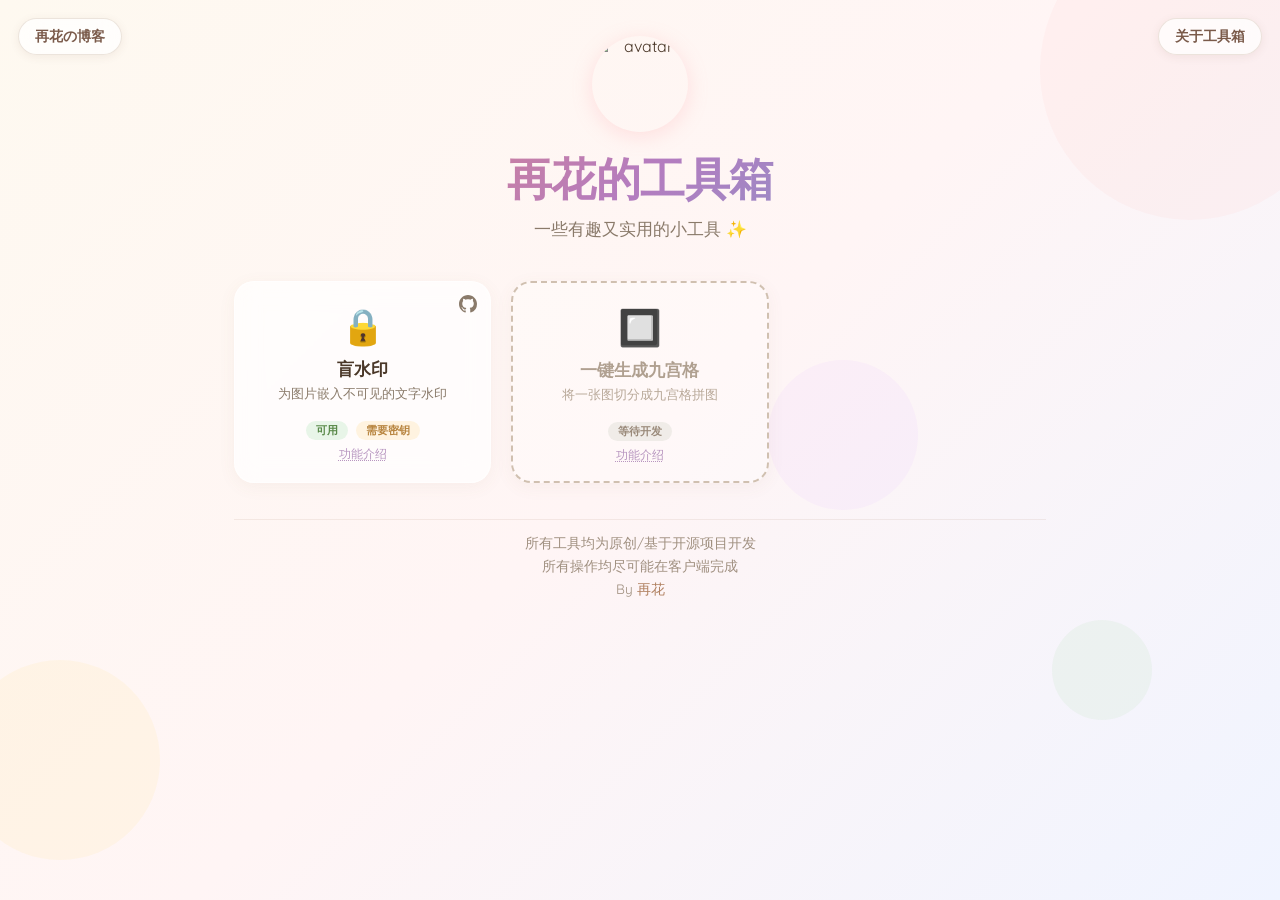
==== tool-site/index.html @ 104f1fc8 "优化文本显示" ====
<!DOCTYPE html>
<html lang="zh-CN">
<head>
  <meta charset="UTF-8">
  <meta name="viewport" content="width=device-width, initial-scale=1.0">
  <title>再花的工具箱</title>
  <link rel="icon" href="https://api.flowersink.com/img/%E7%B2%89%E6%AF%9B%E7%8C%AB%E7%8C%AB%E5%A4%B4.jpeg">
  <link rel="preconnect" href="https://fonts.googleapis.com">
  <link href="https://fonts.googleapis.com/css2?family=Quicksand:wght@400;500;600;700&display=swap" rel="stylesheet">
  <link href="https://unpkg.com/aos@2.3.1/dist/aos.css" rel="stylesheet">
  <link rel="stylesheet" href="style.css">
  <link rel="stylesheet" href="feature-modal/modal.css">
</head>
<body>

  <!-- ═══ 花瓣容器 ═══ -->
  <div id="petalContainer"></div>

  <!-- ═══ 背景装饰 ═══ -->
  <div class="bg-shapes">
    <div class="bg-shape"></div>
    <div class="bg-shape"></div>
    <div class="bg-shape"></div>
    <div class="bg-shape"></div>
  </div>

  <!-- ═══ 返回博客 ═══ -->
  <a href="https://flowersink.com/" class="home-btn" title="再花の博客">再花の博客</a>
  <a href="javascript:void(0)" class="about-btn" title="关于工具箱">关于工具箱</a>

  <!-- ═══ 主内容 ═══ -->
  <div class="container">
    <header data-aos="fade-down" data-aos-delay="100">
      <div class="avatar-wrap">
        <div class="avatar">
          <img src="https://api.flowersink.com/img/粉毛猫猫头.jpeg" alt="avatar">
        </div>
      </div>
      <h1>再花的工具箱</h1>
      <p>一些有趣又实用的小工具 ✨</p>
    </header>

    <div class="tool-grid">
      <!-- 盲水印 -->
      <div class="tool-card" onclick="window.location.href='/blind-watermark'" data-aos="fade-up" data-aos-delay="200">
        <div class="corner-flap">
          <a href="https://github.com/ZaiHuaOvO/blind_watermark_web" target="_blank" class="corner-github" onclick="event.stopPropagation();" title="GitHub 仓库">
            <svg width="18" height="18" viewBox="0 0 24 24" fill="currentColor"><path d="M12 0C5.37 0 0 5.37 0 12c0 5.31 3.435 9.795 8.205 11.385.6.105.825-.255.825-.57 0-.285-.015-1.23-.015-2.235-3.015.555-3.795-.735-4.035-1.41-.135-.345-.72-1.41-1.23-1.695-.42-.225-1.02-.78-.015-.795.945-.015 1.62.87 1.845 1.23 1.08 1.815 2.805 1.305 3.495.99.105-.78.42-1.305.765-1.605-2.67-.3-5.46-1.335-5.46-5.925 0-1.305.465-2.385 1.23-3.225-.12-.3-.54-1.53.12-3.18 0 0 1.005-.315 3.3 1.23.96-.27 1.98-.405 3-.405s2.04.135 3 .405c2.295-1.56 3.3-1.23 3.3-1.23.66 1.65.24 2.88.12 3.18.765.84 1.23 1.905 1.23 3.225 0 4.605-2.805 5.625-5.475 5.925.435.375.81 1.095.81 2.22 0 1.605-.015 2.895-.015 3.3 0 .315.225.69.825.57A12.02 12.02 0 0024 12c0-6.63-5.37-12-12-12z"/></svg>
          </a>
        </div>
        <span class="icon">🔒</span>
        <div class="name">盲水印</div>
        <div class="desc">为图片嵌入不可见的文字水印</div>
        <div class="bwm-tag-stack"><div class="bwm-tag-row"><span class="tag tag-ready">可用</span><span class="tag tag-key">需要密钥</span></div><span class="feature-link" onclick="event.stopPropagation(); openFeature('blind-watermark')">功能介绍</span></div>
      </div>

      <!-- 九宫格（等待开发） -->
      <div class="tool-card placeholder" data-aos="fade-up" data-aos-delay="300">
        <span class="icon">🔲</span>
        <div class="name">一键生成九宫格</div>
        <div class="desc">将一张图切分成九宫格拼图</div>
        <div class="bwm-tag-stack"><div class="tag tag-coming">等待开发</div><span class="feature-link" onclick="event.stopPropagation(); openFeature('nine-grid')">功能介绍</span></div>
      </div>
    </div>

    <footer data-aos="fade-up" data-aos-delay="500">
      <p>所有工具均为原创/基于开源项目开发</p>
      <p>所有操作均尽可能在客户端完成</p>
      <p>By <a href="https://github.com/ZaiHuaOvO" target="_blank">再花</a></p>
    </footer>
  </div>

  <script src="https://unpkg.com/aos@2.3.1/dist/aos.js"></script>
  <script src="script.js"></script>
  <script src="feature-modal/modal.js"></script>

  <!-- ═══ 功能介绍弹窗 ═══ -->
  <div class="modal-overlay" id="featureModal" onclick="closeFeature()">
    <div class="modal-card" onclick="event.stopPropagation()">
      <button class="modal-close" onclick="closeFeature()">&times;</button>
      <div class="modal-body" id="featureContent"></div>
    </div>
  </div>
</body>
</html>
---- tool-site/style.css ----
/* =======================================================
   再花的工具箱 - 样式表
   风格：粉嫩可爱、灵动、掀角卡片、花瓣粒子
   ======================================================= */

/* ═══════════════════════════════════════════
   1. 基础重置
   ═══════════════════════════════════════════ */

* { margin: 0; padding: 0; box-sizing: border-box; }

/* ── 自定义滚动条（不占宽度，粉色，hover 显示）── */
html {
  overflow: overlay;
}
::-webkit-scrollbar {
  width: 8px;
  height: 8px;
  background: transparent;
}
::-webkit-scrollbar-track {
  background: transparent;
}
::-webkit-scrollbar-thumb {
  background: transparent;
  border-radius: 4px;
}
html:hover ::-webkit-scrollbar-thumb,
body:hover ::-webkit-scrollbar-thumb {
  background: rgba(255, 181, 197, 0.5);
}
html:hover ::-webkit-scrollbar-thumb:hover,
body:hover ::-webkit-scrollbar-thumb:hover {
  background: rgba(255, 181, 197, 0.75);
}

body {
  font-family: 'Quicksand', 'Noto Sans SC', 'PingFang SC', sans-serif;
  background: linear-gradient(135deg, #fef9f0 0%, #fff5f5 50%, #f0f4ff 100%);
  min-height: 100vh;
  color: #4a3728;
  overflow-x: hidden;
}

/* ═══════════════════════════════════════════
   2. 花瓣粒子层
   ═══════════════════════════════════════════ */

#petalContainer {
  position: fixed;
  top: 0; left: 0;
  width: 100%; height: 100%;
  pointer-events: none;
  z-index: 0;
  overflow: hidden;
}

.petal {
  position: absolute;
  top: -30px;
  border-radius: 50% 0 50% 0;
  opacity: 0.35;
  animation: petalFall linear infinite;
}

@keyframes petalFall {
  0% {
    transform: translateY(-30px) rotate(0deg) translateX(0);
    opacity: 0;
  }
  5% {
    opacity: 0.35;
  }
  90% {
    opacity: 0.25;
  }
  100% {
    transform: translateY(100vh) rotate(720deg) translateX(80px);
    opacity: 0;
  }
}

/* ═══════════════════════════════════════════
   3. 背景装饰形状
   ═══════════════════════════════════════════ */

.bg-shapes {
  position: fixed;
  top: 0; left: 0;
  width: 100%; height: 100%;
  pointer-events: none;
  z-index: 0;
  overflow: hidden;
}

.bg-shape {
  position: absolute;
  border-radius: 50%;
  opacity: 0.2;
}

.bg-shape:nth-child(1) {
  width: 300px; height: 300px;
  background: #ffd6d6;
  top: -80px; right: -60px;
  animation: bgFloat 8s ease-in-out infinite;
}

.bg-shape:nth-child(2) {
  width: 200px; height: 200px;
  background: #ffe8b0;
  bottom: 40px; left: -40px;
  animation: bgFloat 10s ease-in-out infinite reverse;
}

.bg-shape:nth-child(3) {
  width: 150px; height: 150px;
  background: #f0d0ff;
  top: 40%; left: 60%;
  animation: bgFloat 12s ease-in-out infinite 2s;
}

.bg-shape:nth-child(4) {
  width: 100px; height: 100px;
  background: #c8e6c9;
  bottom: 20%; right: 10%;
  animation: bgFloat 7s ease-in-out infinite 1s;
}

@keyframes bgFloat {
  0%, 100% { transform: translateY(0) rotate(0deg); }
  50%      { transform: translateY(-20px) rotate(8deg); }
}

/* ═══════════════════════════════════════════
   4. 布局
   ═══════════════════════════════════════════ */

.container {
  position: relative;
  z-index: 1;
  max-width: 860px;
  margin: 0 auto;
  padding: 36px 24px 48px;
}

/* ═══════════════════════════════════════════
   5. 回到顶部按钮
   ═══════════════════════════════════════════ */

.home-btn {
  position: fixed;
  top: 18px; left: 18px;
  z-index: 100;
  display: inline-flex;
  align-items: center;
  gap: 6px;
  padding: 8px 16px;
  background: rgba(255, 255, 255, 0.75);
  backdrop-filter: blur(10px);
  -webkit-backdrop-filter: blur(10px);
  border: 1px solid rgba(200, 180, 160, 0.35);
  border-radius: 30px;
  font-size: 0.85rem;
  font-weight: 600;
  color: #7a5a4a;
  text-decoration: none;
  font-family: inherit;
  transition: all 0.25s ease;
  box-shadow: 0 2px 10px rgba(100, 70, 50, 0.08);
}

.home-btn:hover {
  background: rgba(255, 255, 255, 0.95);
  box-shadow: 0 4px 18px rgba(100, 70, 50, 0.14);
  color: #5a3a2a;
  transform: translateY(-2px);
}

/* ═══════════════════════════════════════════
   6. 页头
   ═══════════════════════════════════════════ */

header {
  text-align: center;
  margin-bottom: 40px;
}

header .avatar-wrap {
  display: inline-block;
  position: relative;
  margin-bottom: 14px;
}

header .avatar {
  display: inline-block;
  width: 96px;
  height: 96px;
  border-radius: 50%;
  overflow: hidden;
  box-shadow: 0 4px 20px rgba(255, 150, 160, 0.25);
  transition: transform 0.4s cubic-bezier(0.34, 1.56, 0.64, 1);
  animation: avatarEntrance 0.8s cubic-bezier(0.34, 1.56, 0.64, 1) both;
}

header .avatar:hover {
  transform: scale(1.08) rotate(-4deg);
}

header .avatar img {
  width: 100%; height: 100%;
  object-fit: cover;
  display: block;
}

@keyframes avatarEntrance {
  0%   { transform: scale(0) rotate(-30deg); opacity: 0; }
  100% { transform: scale(1) rotate(0); opacity: 1; }
}

header h1 {
  font-size: 2.8rem;
  font-weight: 700;
  background: linear-gradient(135deg, #e8857a, #b47cbf, #7a9ecf);
  -webkit-background-clip: text;
  -webkit-text-fill-color: transparent;
  background-clip: text;
  margin-bottom: 8px;
  letter-spacing: -0.5px;
}

@keyframes titleFloat {
  0%, 100% { transform: translateY(0); }
  50%      { transform: translateY(-6px); }
}

header p {
  font-size: 1.05rem;
  color: #8a7a6a;
  font-weight: 500;
}

.about-btn {
  position: fixed;
  top: 18px;
  right: 18px;
  z-index: 100;
  display: inline-flex;
  align-items: center;
  gap: 6px;
  padding: 8px 16px;
  background: rgba(255, 255, 255, 0.75);
  backdrop-filter: blur(10px);
  -webkit-backdrop-filter: blur(10px);
  border: 1px solid rgba(200, 180, 160, 0.35);
  border-radius: 30px;
  font-size: 0.85rem;
  font-weight: 600;
  color: #7a5a4a;
  text-decoration: none;
  font-family: inherit;
  transition: all 0.25s ease;
  box-shadow: 0 2px 10px rgba(100, 70, 50, 0.08);
}

.about-btn:hover {
  background: rgba(255, 255, 255, 0.95);
  box-shadow: 0 4px 18px rgba(100, 70, 50, 0.14);
  color: #5a3a2a;
  transform: translateY(-2px);
}

/* ═══════════════════════════════════════════
   7. 工具网格
   ═══════════════════════════════════════════ */

.tool-grid {
  display: grid;
  grid-template-columns: repeat(auto-fill, minmax(200px, 1fr));
  gap: 20px;
  margin-bottom: 36px;
}

/* ═══════════════════════════════════════════
   8. 工具卡片 + 掀角
   ═══════════════════════════════════════════ */

.tool-card {
  position: relative;
  background: rgba(255, 255, 255, 0.7);
  backdrop-filter: blur(12px);
  -webkit-backdrop-filter: blur(12px);
  border: 1px solid rgba(255, 255, 255, 0.6);
  border-radius: 20px;
  padding: 22px 16px 18px;
  text-align: center;
  cursor: pointer;
  transition: all 0.3s cubic-bezier(0.22, 1, 0.36, 1);
  box-shadow: 0 4px 18px rgba(142, 98, 68, 0.06);
  color: inherit;
  overflow: visible;
}

.tool-card:hover {
  transform: translateY(-6px);
  box-shadow: 0 12px 36px rgba(255, 150, 160, 0.2);
  background: rgba(255, 255, 255, 0.88);
}

.tool-card:active {
  transform: translateY(-3px) scale(0.98);
}

/* ── 右上角 GitHub 图标 ── */

.corner-flap {
  position: absolute;
  top: 0;
  right: 0;
  width: 56px;
  height: 56px;
}

/* GitHub 图标 */
.corner-github {
  position: absolute;
  top: 6px;
  right: 6px;
  width: 32px;
  height: 32px;
  display: flex;
  align-items: center;
  justify-content: center;
  color: #8a7a6a;
  z-index: 4;
  transition: transform 0.3s ease, color 0.2s;
  border-radius: 50%;
}

.corner-github:hover {
  color: #4a3728;
  transform: scale(1.15) rotate(8deg);
}

/* 占位卡片不显示右上角图标 */
.tool-card.placeholder .corner-flap {
  display: none;
}

/* ── 卡片内容 ── */

.tool-card .icon {
  font-size: 2.2rem;
  margin-bottom: 10px;
  display: block;
  transition: transform 0.3s cubic-bezier(0.34, 1.56, 0.64, 1);
}

.tool-card:hover .icon {
  transform: scale(1.15) rotate(-5deg);
}

.tool-card .name {
  font-size: 1.05rem;
  font-weight: 600;
  color: #4a3728;
  margin-bottom: 3px;
}

.tool-card .desc {
  font-size: 0.8rem;
  color: #8a7a6a;
  line-height: 1.5;
}

.tool-card .tag {
  display: inline-block;
  margin-top: 8px;
  padding: 2px 10px;
  border-radius: 10px;
  font-size: 0.7rem;
  font-weight: 600;
}

.tool-card .tag-ready {
  background: #e8f5e8;
  color: #5a8a4a;
}

.tool-card .tag-key {
  background: #fff3e0;
  color: #b88540;
}

.tool-card .tag-coming {
  background: #f0ece8;
  color: #9a8a7a;
}

.tool-card .bwm-tag-stack {
  display: flex;
  flex-direction: column;
  align-items: center;
  gap: 6px;
  margin-top: 10px;
}

.tool-card .bwm-tag-row {
  display: flex;
  align-items: center;
  gap: 8px;
}

/* ── 功能介绍链接 ── */

.feature-link {
  font-size: 0.72rem;
  color: #b896c0;
  cursor: pointer;
  transition: color 0.2s;
  text-decoration: underline dotted 1px;
  text-underline-offset: 2px;
}

.feature-link:hover {
  color: #9a6aa8;
}

.feature-link--disabled {
  color: #c8b8b0;
  cursor: default;
  text-decoration: none;
}

.feature-link--disabled:hover {
  color: #c8b8b0;
}

/* ── 占位卡片 ── */

.tool-card.placeholder {
  border: 2px dashed #d0c0b0;
  background: rgba(255, 255, 255, 0.3);
  backdrop-filter: none;
  cursor: default;
}

.tool-card.placeholder:hover {
  transform: none;
  box-shadow: 0 4px 18px rgba(142, 98, 68, 0.06);
  background: rgba(255, 255, 255, 0.3);
}

.tool-card.placeholder .name { color: #b0a090; }
.tool-card.placeholder .desc { color: #b8a898; }
.tool-card.placeholder .icon { filter: grayscale(0.4); }

/* ═══════════════════════════════════════════
   9. Footer
   ═══════════════════════════════════════════ */

footer {
  text-align: center;
  padding-top: 14px;
  border-top: 1px solid rgba(180, 150, 130, 0.15);
}

footer p {
  font-size: 0.85rem;
  color: #a09080;
  margin-bottom: 4px;
}

footer a {
  color: #b08060;
  text-decoration: none;
  font-weight: 500;
}

footer a:hover { text-decoration: underline; }

/* ═══════════════════════════════════════════
   10. 响应式
   ═══════════════════════════════════════════ */

@media (max-width: 600px) {
  header h1 { font-size: 2rem; }
  .tool-grid { grid-template-columns: 1fr 1fr; gap: 12px; }
  .tool-card { padding: 16px 10px 14px; }
  .tool-card .icon { font-size: 1.8rem; }
  .home-btn { top: 10px; left: 10px; padding: 6px 12px; font-size: 0.8rem; }
  .corner-flap, .corner-flap::before, .corner-flap::after { display: none; }
  .corner-github { top: 4px; right: 4px; width: 24px; height: 24px; }
  .corner-github svg { width: 16px; height: 16px; }
}
---- tool-site/feature-modal/modal.css ----
/* ═══════════════════════════════════════════
   功能介绍弹窗
   ═══════════════════════════════════════════ */

.modal-overlay {
  position: fixed;
  inset: 0;
  z-index: 1000;
  display: flex;
  background: rgba(60, 40, 30, 0.3);
  backdrop-filter: blur(4px);
  -webkit-backdrop-filter: blur(4px);
  justify-content: center;
  align-items: center;
  opacity: 0;
  visibility: hidden;
  transition: opacity 0.25s ease, visibility 0s 0.25s;
  pointer-events: none;
}

.modal-overlay--open {
  opacity: 1;
  visibility: visible;
  transition: opacity 0.25s ease, visibility 0s 0s;
  pointer-events: auto;
}

.modal-overlay--closing {
  opacity: 0;
  transition: opacity 0.25s ease;
}

.modal-card {
  position: relative;
  background: #fefaf8;
  border-radius: 24px;
  max-width: 540px;
  width: 90vw;
  max-height: 80vh;
  overflow-y: auto;
  box-shadow: 0 20px 60px rgba(60, 40, 30, 0.2);
  opacity: 0;
  transform: translateY(24px) scale(0.96);
  transition: opacity 0.3s cubic-bezier(0.22, 1, 0.36, 1),
              transform 0.3s cubic-bezier(0.22, 1, 0.36, 1);
}

.modal-overlay--open .modal-card {
  opacity: 1;
  transform: translateY(0) scale(1);
}

.modal-overlay--closing .modal-card {
  opacity: 0;
  transform: translateY(16px) scale(0.96);
}

.modal-close {
  position: absolute;
  top: 14px;
  right: 16px;
  background: none;
  border: none;
  font-size: 28px;
  color: #b0a090;
  cursor: pointer;
  line-height: 1;
  padding: 0 4px;
  transition: color 0.2s;
  z-index: 2;
}

.modal-close:hover {
  color: #5a3a2a;
}

.modal-body {
  padding: 36px 32px 32px;
}

/* ── 弹窗内容通用 ── */

.feature-content h2 {
  font-size: 1.5rem;
  font-weight: 700;
  margin-bottom: 20px;
  text-align: center;
}

.feature-content h3 {
  font-size: 1.05rem;
  font-weight: 600;
  margin: 20px 0 8px;
  color: #4a3728;
}

.feature-content p {
  font-size: 0.9rem;
  line-height: 1.7;
  color: #5a4a3a;
  margin-bottom: 12px;
}

.feature-content ul {
  margin: 8px 0 12px;
  padding-left: 20px;
}

.feature-content li {
  font-size: 0.88rem;
  line-height: 1.6;
  color: #5a4a3a;
  margin-bottom: 4px;
}

.feature-content strong {
  color: #b080a0;
  font-weight: 600;
}

.feature-content .feature-divider {
  border: none;
  border-top: 1px solid rgba(180, 150, 130, 0.15);
  margin: 16px 0;
}

/* ── 盲水印 ── */

.feature-watermark-header {
  text-align: center;
  margin-bottom: 16px;
}

.feature-watermark-header .icon-big {
  font-size: 3rem;
  display: block;
  margin-bottom: 8px;
}

.feature-watermark-header h2 {
  font-size: 1.6rem;
  font-weight: 700;
  background: linear-gradient(135deg, #e8857a, #b47cbf, #7a9ecf);
  -webkit-background-clip: text;
  -webkit-text-fill-color: transparent;
  background-clip: text;
  margin-bottom: 4px;
}

.feature-watermark-header .sub {
  font-size: 0.85rem;
  color: #a09080;
}

.feature-highlight-box {
  background: linear-gradient(135deg, #fef5f0, #f5f0ff);
  border: 1px solid rgba(200, 160, 180, 0.2);
  border-radius: 12px;
  padding: 16px 18px;
  margin: 16px 0;
}

.feature-highlight-box p {
  margin-bottom: 4px;
  font-size: 0.85rem;
  color: #6a5a4a;
}

/* ── 九宫格 ── */

.feature-nine-header {
  text-align: center;
  margin-bottom: 16px;
}

.feature-nine-header .icon-big {
  font-size: 3rem;
  display: block;
  margin-bottom: 8px;
}

.feature-nine-header h2 {
  font-size: 1.6rem;
  font-weight: 700;
  background: linear-gradient(135deg, #f0b070, #e8857a, #d070a0);
  -webkit-background-clip: text;
  -webkit-text-fill-color: transparent;
  background-clip: text;
  margin-bottom: 4px;
}

.feature-nine-header .sub {
  font-size: 0.85rem;
  color: #a09080;
}

.feature-nine-tag {
  display: inline-block;
  margin-top: 4px;
  padding: 2px 10px;
  border-radius: 10px;
  font-size: 0.7rem;
  font-weight: 600;
  background: #f0ece8;
  color: #9a8a7a;
}

.feature-nine-preview {
  background: linear-gradient(135deg, #faf5f0, #f8f0f8);
  border: 1px solid rgba(200, 170, 180, 0.2);
  border-radius: 12px;
  padding: 16px 18px;
  margin: 16px 0;
  text-align: center;
}

.feature-nine-preview .mock-grid {
  display: grid;
  grid-template-columns: repeat(3, 1fr);
  gap: 4px;
  width: 108px;
  margin: 0 auto 10px;
  border-radius: 4px;
  overflow: hidden;
}

.feature-nine-preview .mock-cell {
  aspect-ratio: 1;
  background: #d0b8a8;
  border-radius: 2px;
}

.feature-nine-preview .mock-cell:nth-child(2) { background: #c8b0a0; }
.feature-nine-preview .mock-cell:nth-child(3) { background: #d8b8a8; }
.feature-nine-preview .mock-cell:nth-child(4) { background: #c0a898; }
.feature-nine-preview .mock-cell:nth-child(5) { background: #e0c8b8; }
.feature-nine-preview .mock-cell:nth-child(6) { background: #c8b0a0; }
.feature-nine-preview .mock-cell:nth-child(7) { background: #d8b8a8; }
.feature-nine-preview .mock-cell:nth-child(8) { background: #c0a898; }
.feature-nine-preview .mock-cell:nth-child(9) { background: #d0b8a8; }

.feature-nine-preview .mock-label {
  font-size: 0.8rem;
  color: #8a7a6a;
}

/* ── 弹窗按钮 ── */

.feature-btn {
  display: inline-block;
  padding: 8px 20px;
  border: 1px solid #d0b8b0;
  border-radius: 20px;
  background: #fefaf8;
  color: #7a5a4a;
  font-family: inherit;
  font-size: 0.85rem;
  font-weight: 500;
  cursor: pointer;
  text-decoration: none;
  transition: all 0.2s;
}

.feature-btn:hover {
  background: #f5ede8;
  border-color: #b080a0;
  color: #b080a0;
  transform: translateY(-1px);
  box-shadow: 0 2px 8px rgba(180, 120, 160, 0.1);
}

/* ── 响应式 ── */

@media (max-width: 600px) {
  .modal-body {
    padding: 28px 20px 24px;
  }
  .feature-watermark-header h2,
  .feature-nine-header h2 {
    font-size: 1.3rem;
  }
}
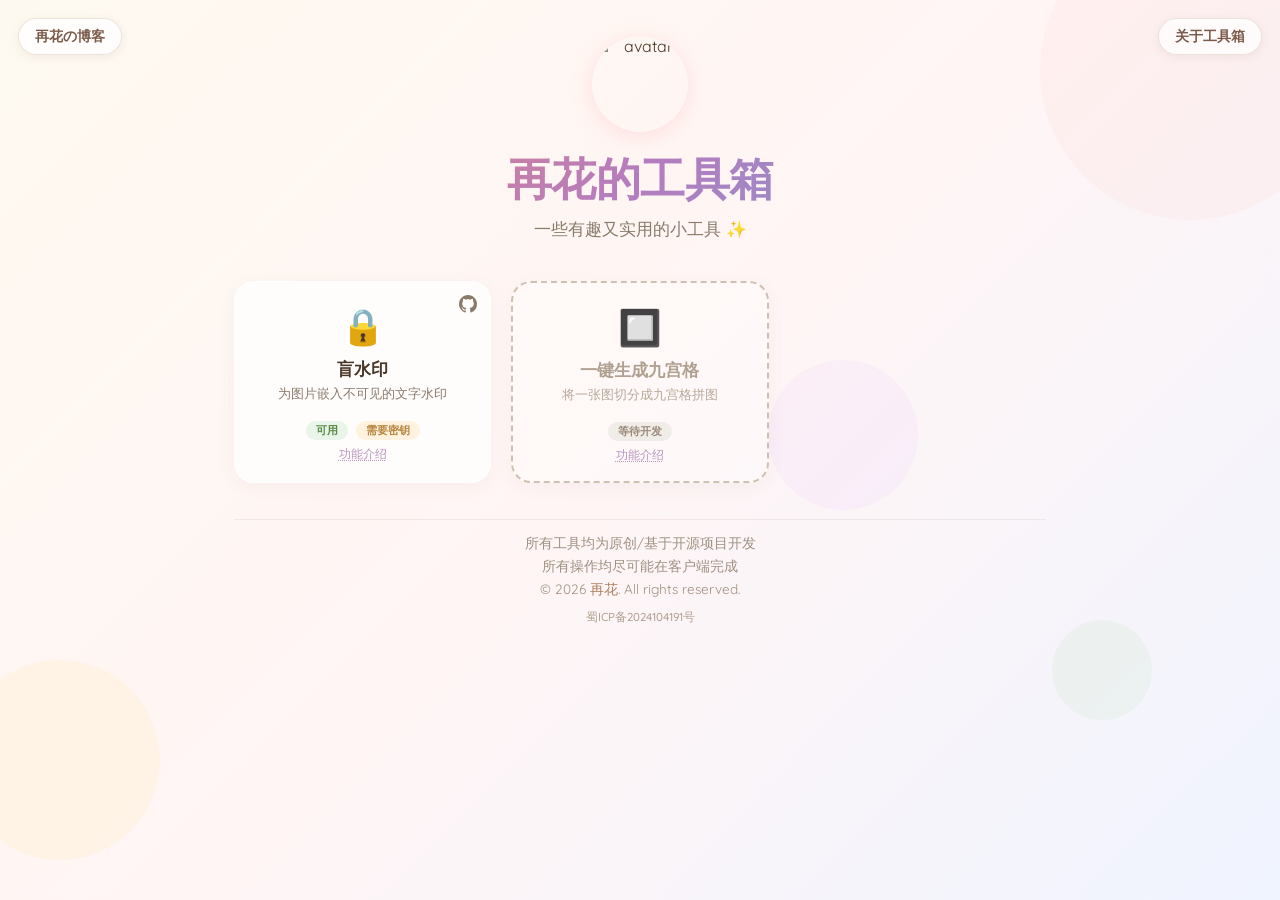
==== commit 57559601: "添加备案号；免责声明" ====
--- a/tool-site/index.html
+++ b/tool-site/index.html
@@ -1,5 +1,6 @@
 <!DOCTYPE html>
 <html lang="zh-CN">
+
 <head>
   <meta charset="UTF-8">
   <meta name="viewport" content="width=device-width, initial-scale=1.0">
@@ -11,6 +12,7 @@
   <link rel="stylesheet" href="style.css">
   <link rel="stylesheet" href="feature-modal/modal.css">
 </head>
+
 <body>
 
   <!-- ═══ 花瓣容器 ═══ -->
@@ -44,14 +46,21 @@
       <!-- 盲水印 -->
       <div class="tool-card" onclick="window.location.href='/blind-watermark'" data-aos="fade-up" data-aos-delay="200">
         <div class="corner-flap">
-          <a href="https://github.com/ZaiHuaOvO/blind_watermark_web" target="_blank" class="corner-github" onclick="event.stopPropagation();" title="GitHub 仓库">
-            <svg width="18" height="18" viewBox="0 0 24 24" fill="currentColor"><path d="M12 0C5.37 0 0 5.37 0 12c0 5.31 3.435 9.795 8.205 11.385.6.105.825-.255.825-.57 0-.285-.015-1.23-.015-2.235-3.015.555-3.795-.735-4.035-1.41-.135-.345-.72-1.41-1.23-1.695-.42-.225-1.02-.78-.015-.795.945-.015 1.62.87 1.845 1.23 1.08 1.815 2.805 1.305 3.495.99.105-.78.42-1.305.765-1.605-2.67-.3-5.46-1.335-5.46-5.925 0-1.305.465-2.385 1.23-3.225-.12-.3-.54-1.53.12-3.18 0 0 1.005-.315 3.3 1.23.96-.27 1.98-.405 3-.405s2.04.135 3 .405c2.295-1.56 3.3-1.23 3.3-1.23.66 1.65.24 2.88.12 3.18.765.84 1.23 1.905 1.23 3.225 0 4.605-2.805 5.625-5.475 5.925.435.375.81 1.095.81 2.22 0 1.605-.015 2.895-.015 3.3 0 .315.225.69.825.57A12.02 12.02 0 0024 12c0-6.63-5.37-12-12-12z"/></svg>
+          <a href="https://github.com/ZaiHuaOvO/blind_watermark_web" target="_blank" class="corner-github"
+            onclick="event.stopPropagation();" title="GitHub 仓库">
+            <svg width="18" height="18" viewBox="0 0 24 24" fill="currentColor">
+              <path
+                d="M12 0C5.37 0 0 5.37 0 12c0 5.31 3.435 9.795 8.205 11.385.6.105.825-.255.825-.57 0-.285-.015-1.23-.015-2.235-3.015.555-3.795-.735-4.035-1.41-.135-.345-.72-1.41-1.23-1.695-.42-.225-1.02-.78-.015-.795.945-.015 1.62.87 1.845 1.23 1.08 1.815 2.805 1.305 3.495.99.105-.78.42-1.305.765-1.605-2.67-.3-5.46-1.335-5.46-5.925 0-1.305.465-2.385 1.23-3.225-.12-.3-.54-1.53.12-3.18 0 0 1.005-.315 3.3 1.23.96-.27 1.98-.405 3-.405s2.04.135 3 .405c2.295-1.56 3.3-1.23 3.3-1.23.66 1.65.24 2.88.12 3.18.765.84 1.23 1.905 1.23 3.225 0 4.605-2.805 5.625-5.475 5.925.435.375.81 1.095.81 2.22 0 1.605-.015 2.895-.015 3.3 0 .315.225.69.825.57A12.02 12.02 0 0024 12c0-6.63-5.37-12-12-12z" />
+            </svg>
           </a>
         </div>
         <span class="icon">🔒</span>
         <div class="name">盲水印</div>
         <div class="desc">为图片嵌入不可见的文字水印</div>
-        <div class="bwm-tag-stack"><div class="bwm-tag-row"><span class="tag tag-ready">可用</span><span class="tag tag-key">需要密钥</span></div><span class="feature-link" onclick="event.stopPropagation(); openFeature('blind-watermark')">功能介绍</span></div>
+        <div class="bwm-tag-stack">
+          <div class="bwm-tag-row"><span class="tag tag-ready">可用</span><span class="tag tag-key">需要密钥</span></div><span
+            class="feature-link" onclick="event.stopPropagation(); openFeature('blind-watermark')">功能介绍</span>
+        </div>
       </div>
 
       <!-- 九宫格（等待开发） -->
@@ -59,14 +68,20 @@
         <span class="icon">🔲</span>
         <div class="name">一键生成九宫格</div>
         <div class="desc">将一张图切分成九宫格拼图</div>
-        <div class="bwm-tag-stack"><div class="tag tag-coming">等待开发</div><span class="feature-link" onclick="event.stopPropagation(); openFeature('nine-grid')">功能介绍</span></div>
+        <div class="bwm-tag-stack">
+          <div class="tag tag-coming">等待开发</div><span class="feature-link"
+            onclick="event.stopPropagation(); openFeature('nine-grid')">功能介绍</span>
+        </div>
       </div>
     </div>
 
     <footer data-aos="fade-up" data-aos-delay="500">
       <p>所有工具均为原创/基于开源项目开发</p>
       <p>所有操作均尽可能在客户端完成</p>
-      <p>By <a href="https://github.com/ZaiHuaOvO" target="_blank">再花</a></p>
+      <p>&copy; 2026 <a href="https://github.com/ZaiHuaOvO" target="_blank">再花</a>. All rights reserved.</p>
+      <p class="footer-icp">
+        <a href="https://beian.miit.gov.cn/" target="_blank">蜀ICP备2024104191号</a>
+      </p>
     </footer>
   </div>
 
@@ -82,4 +97,5 @@
     </div>
   </div>
 </body>
-</html>
+
+</html>
--- a/tool-site/style.css
+++ b/tool-site/style.css
@@ -479,6 +479,28 @@
 
 footer a:hover { text-decoration: underline; }
 
+footer .footer-icp {
+  margin-top: 10px;
+  font-size: 0.72rem;
+  color: #b0a090;
+}
+
+footer .footer-icp a {
+  color: #b0a090;
+  text-decoration: none;
+  transition: color 0.2s;
+}
+
+footer .footer-icp a:hover {
+  color: #8a7a6a;
+  text-decoration: underline;
+}
+
+footer .footer-icp-sep {
+  margin: 0 6px;
+  color: #c8b8b0;
+}
+
 /* ═══════════════════════════════════════════
    10. 响应式
    ═══════════════════════════════════════════ */
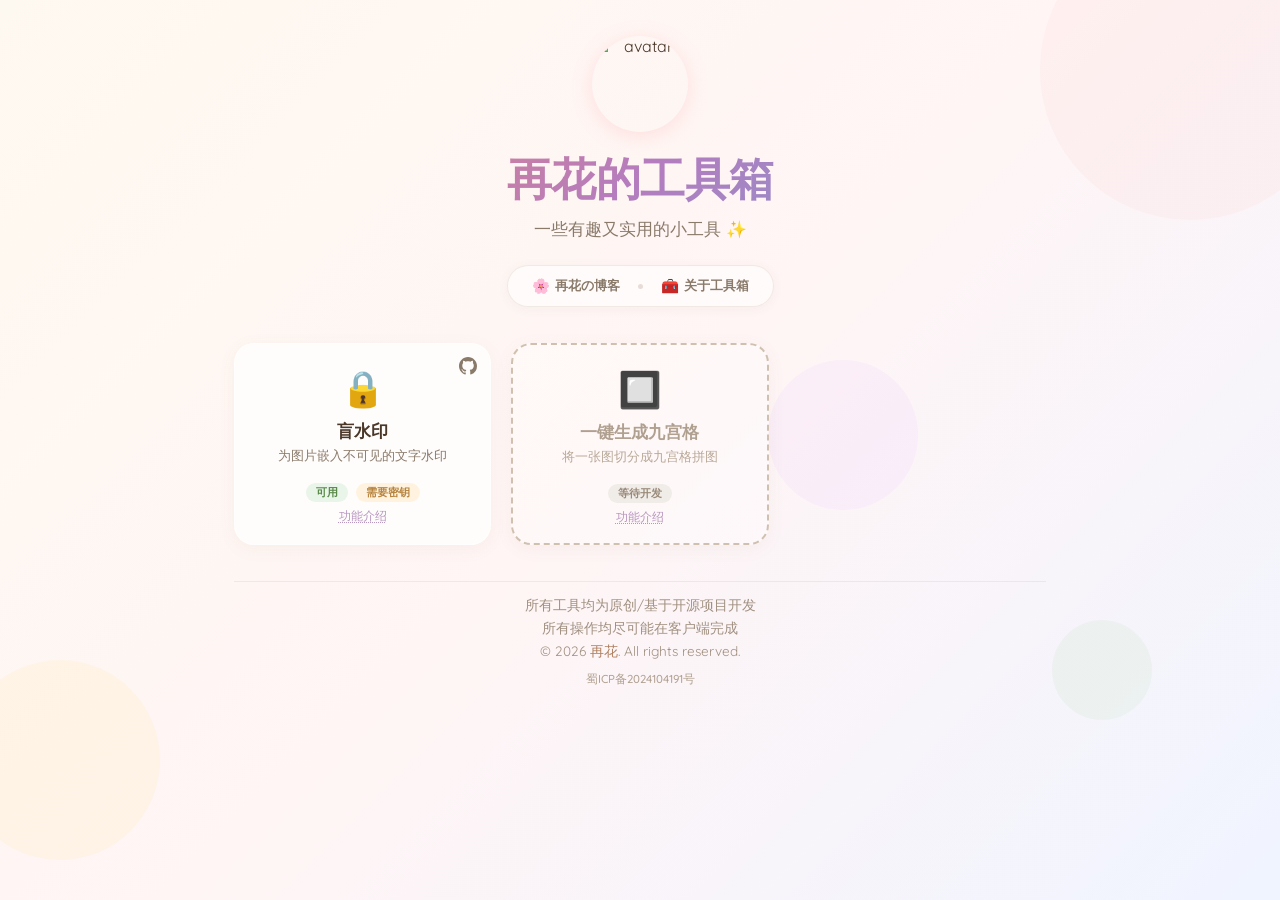
==== commit 01cc0a89: "新增了两种图片上传模式" ====
--- a/tool-site/index.html
+++ b/tool-site/index.html
@@ -26,21 +26,32 @@
     <div class="bg-shape"></div>
   </div>
 
-  <!-- ═══ 返回博客 ═══ -->
-  <a href="https://flowersink.com/" class="home-btn" title="再花の博客">再花の博客</a>
-  <a href="javascript:void(0)" class="about-btn" title="关于工具箱">关于工具箱</a>
-
   <!-- ═══ 主内容 ═══ -->
   <div class="container">
     <header data-aos="fade-down" data-aos-delay="100">
       <div class="avatar-wrap">
         <div class="avatar">
-          <img src="https://api.flowersink.com/img/粉毛猫猫头.jpeg" alt="avatar">
+          <img src="https://api.flowersink.com/img/%E7%B2%89%E6%AF%9B%E7%8C%AB%E7%8C%AB%E5%A4%B4.jpeg" alt="avatar">
         </div>
       </div>
       <h1>再花的工具箱</h1>
       <p>一些有趣又实用的小工具 ✨</p>
     </header>
+
+    <!-- ═══ 信息横条（博客 + 关于） ═══ -->
+    <div class="info-strip-wrap" data-aos="fade-up" data-aos-delay="100">
+      <div class="info-strip">
+        <a href="https://flowersink.com/" class="info-item" title="再花の博客">
+          <span class="info-icon">🌸</span>
+          <span>再花の博客</span>
+        </a>
+        <span class="info-sep"></span>
+        <a href="javascript:void(0)" class="info-item about-trigger" title="关于工具箱">
+          <span class="info-icon">🧰</span>
+          <span>关于工具箱</span>
+        </a>
+      </div>
+    </div>
 
     <div class="tool-grid">
       <!-- 盲水印 -->
--- a/tool-site/style.css
+++ b/tool-site/style.css
@@ -145,45 +145,82 @@
 }
 
 /* ═══════════════════════════════════════════
-   5. 回到顶部按钮
-   ═══════════════════════════════════════════ */
-
-.home-btn {
-  position: fixed;
-  top: 18px; left: 18px;
-  z-index: 100;
+   5. 信息横条（博客 + 关于）
+   ═══════════════════════════════════════════ */
+
+.info-strip-wrap {
+  display: flex;
+  justify-content: center;
+  margin-bottom: 36px;
+}
+
+.info-strip {
   display: inline-flex;
   align-items: center;
-  gap: 6px;
-  padding: 8px 16px;
-  background: rgba(255, 255, 255, 0.75);
-  backdrop-filter: blur(10px);
-  -webkit-backdrop-filter: blur(10px);
-  border: 1px solid rgba(200, 180, 160, 0.35);
+  gap: 0;
+  padding: 6px 10px;
+  background: rgba(255, 255, 255, 0.55);
+  backdrop-filter: blur(12px);
+  -webkit-backdrop-filter: blur(12px);
+  border: 1px solid rgba(200, 180, 160, 0.25);
+  border-radius: 40px;
+  box-shadow: 0 2px 12px rgba(100, 70, 50, 0.05);
+  transition: box-shadow 0.3s ease, background 0.3s ease;
+}
+
+.info-strip:hover {
+  box-shadow: 0 4px 20px rgba(100, 70, 50, 0.08);
+}
+
+.info-item {
+  display: inline-flex;
+  align-items: center;
+  gap: 5px;
+  padding: 5px 14px;
+  font-size: 0.82rem;
+  font-weight: 600;
+  color: #8a7a6a;
+  text-decoration: none;
   border-radius: 30px;
-  font-size: 0.85rem;
-  font-weight: 600;
-  color: #7a5a4a;
-  text-decoration: none;
+  transition: all 0.25s ease;
+  cursor: pointer;
+  background: transparent;
+  border: none;
   font-family: inherit;
-  transition: all 0.25s ease;
-  box-shadow: 0 2px 10px rgba(100, 70, 50, 0.08);
-}
-
-.home-btn:hover {
-  background: rgba(255, 255, 255, 0.95);
-  box-shadow: 0 4px 18px rgba(100, 70, 50, 0.14);
+}
+
+.info-item .info-icon {
+  font-size: 0.9rem;
+  line-height: 1;
+  transition: transform 0.25s ease;
+}
+
+.info-item:hover {
   color: #5a3a2a;
-  transform: translateY(-2px);
-}
-
-/* ═══════════════════════════════════════════
-   6. 页头
+  background: rgba(255, 200, 210, 0.3);
+}
+
+.info-item:hover .info-icon {
+  transform: scale(1.15);
+}
+
+.info-sep {
+  display: inline-block;
+  width: 5px;
+  height: 5px;
+  border-radius: 50%;
+  background: rgba(180, 150, 130, 0.3);
+  margin: 0 4px;
+  flex-shrink: 0;
+}
+
+/* ═══════════════════════════════════════════
+   6. 布局
    ═══════════════════════════════════════════ */
 
 header {
   text-align: center;
-  margin-bottom: 40px;
+  margin-bottom: 24px;
 }
 
 header .avatar-wrap {
@@ -238,36 +275,6 @@
   font-size: 1.05rem;
   color: #8a7a6a;
   font-weight: 500;
-}
-
-.about-btn {
-  position: fixed;
-  top: 18px;
-  right: 18px;
-  z-index: 100;
-  display: inline-flex;
-  align-items: center;
-  gap: 6px;
-  padding: 8px 16px;
-  background: rgba(255, 255, 255, 0.75);
-  backdrop-filter: blur(10px);
-  -webkit-backdrop-filter: blur(10px);
-  border: 1px solid rgba(200, 180, 160, 0.35);
-  border-radius: 30px;
-  font-size: 0.85rem;
-  font-weight: 600;
-  color: #7a5a4a;
-  text-decoration: none;
-  font-family: inherit;
-  transition: all 0.25s ease;
-  box-shadow: 0 2px 10px rgba(100, 70, 50, 0.08);
-}
-
-.about-btn:hover {
-  background: rgba(255, 255, 255, 0.95);
-  box-shadow: 0 4px 18px rgba(100, 70, 50, 0.14);
-  color: #5a3a2a;
-  transform: translateY(-2px);
 }
 
 /* ═══════════════════════════════════════════
@@ -510,7 +517,11 @@
   .tool-grid { grid-template-columns: 1fr 1fr; gap: 12px; }
   .tool-card { padding: 16px 10px 14px; }
   .tool-card .icon { font-size: 1.8rem; }
-  .home-btn { top: 10px; left: 10px; padding: 6px 12px; font-size: 0.8rem; }
+  .info-strip-wrap { margin-bottom: 20px; }
+  .info-strip { padding: 4px 6px; }
+  .info-item { padding: 4px 10px; font-size: 0.76rem; }
+  .info-item .info-icon { font-size: 0.8rem; }
+  .info-sep { margin: 0 2px; }
   .corner-flap, .corner-flap::before, .corner-flap::after { display: none; }
   .corner-github { top: 4px; right: 4px; width: 24px; height: 24px; }
   .corner-github svg { width: 16px; height: 16px; }
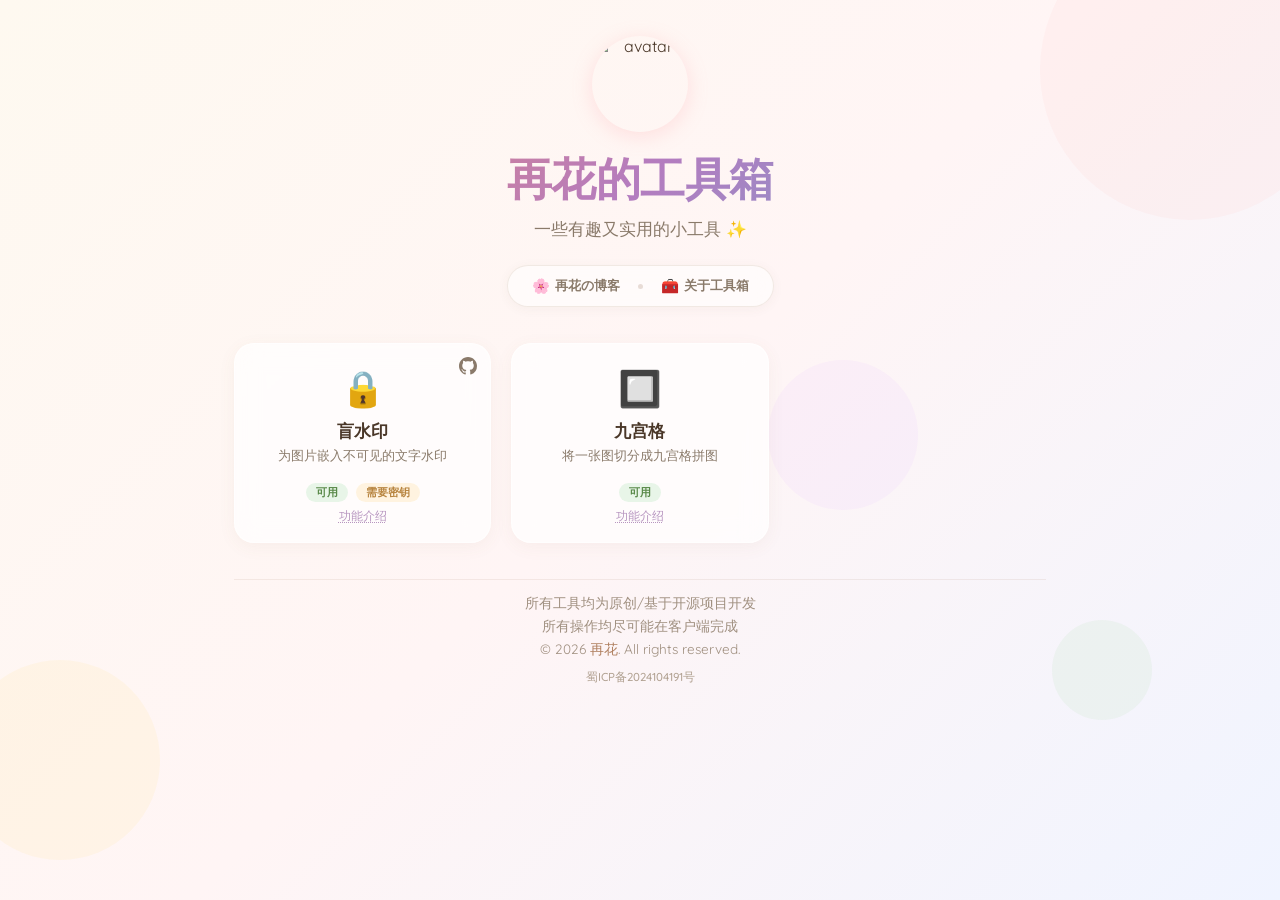
==== commit a8ba5f87: "完善图片命名格式" ====
--- a/tool-site/index.html
+++ b/tool-site/index.html
@@ -74,13 +74,13 @@
         </div>
       </div>
 
-      <!-- 九宫格（等待开发） -->
-      <div class="tool-card placeholder" data-aos="fade-up" data-aos-delay="300">
+      <!-- 九宫格 -->
+      <div class="tool-card" onclick="window.location.href='/nine-grid'" data-aos="fade-up" data-aos-delay="300">
         <span class="icon">🔲</span>
-        <div class="name">一键生成九宫格</div>
+        <div class="name">九宫格</div>
         <div class="desc">将一张图切分成九宫格拼图</div>
         <div class="bwm-tag-stack">
-          <div class="tag tag-coming">等待开发</div><span class="feature-link"
+          <div class="bwm-tag-row"><span class="tag tag-ready">可用</span></div><span class="feature-link"
             onclick="event.stopPropagation(); openFeature('nine-grid')">功能介绍</span>
         </div>
       </div>
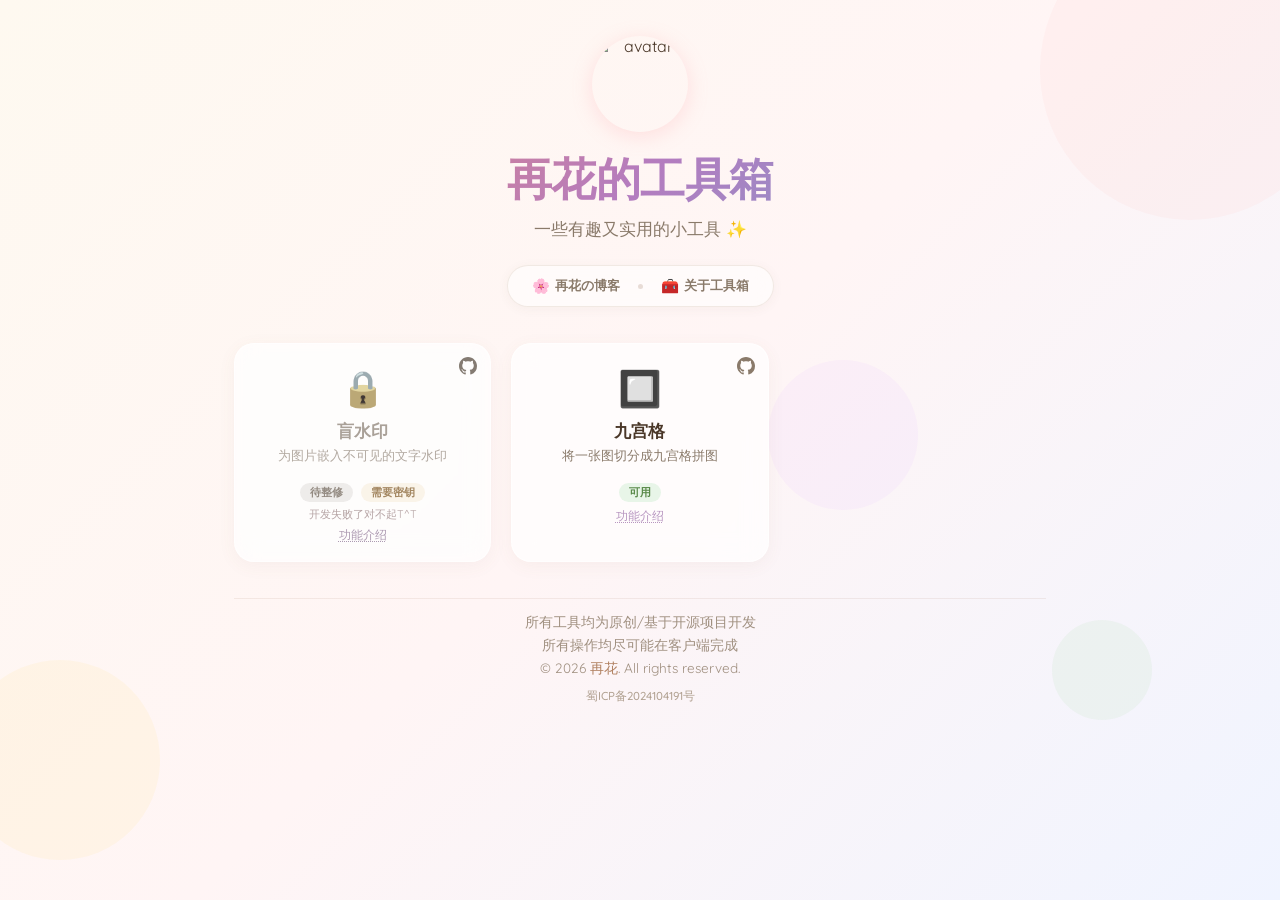
==== commit cd8f0c2c: "关闭盲水印入口" ====
--- a/tool-site/index.html
+++ b/tool-site/index.html
@@ -55,7 +55,7 @@
 
     <div class="tool-grid">
       <!-- 盲水印 -->
-      <div class="tool-card" onclick="window.location.href='/blind-watermark'" data-aos="fade-up" data-aos-delay="200">
+      <div class="tool-card tool-card--disabled" data-aos="fade-up" data-aos-delay="200">
         <div class="corner-flap">
           <a href="https://github.com/ZaiHuaOvO/blind_watermark_web" target="_blank" class="corner-github"
             onclick="event.stopPropagation();" title="GitHub 仓库">
@@ -69,13 +69,23 @@
         <div class="name">盲水印</div>
         <div class="desc">为图片嵌入不可见的文字水印</div>
         <div class="bwm-tag-stack">
-          <div class="bwm-tag-row"><span class="tag tag-ready">可用</span><span class="tag tag-key">需要密钥</span></div><span
-            class="feature-link" onclick="event.stopPropagation(); openFeature('blind-watermark')">功能介绍</span>
+          <div class="bwm-tag-row"><span class="tag tag-coming">待整修</span><span class="tag tag-key">需要密钥</span></div>
+          <p style="margin:0;font-size:0.68rem;color:#c0a0a0;line-height:1.2;">开发失败了对不起T^T</p>
+          <span class="feature-link" onclick="event.stopPropagation(); openFeature('blind-watermark')">功能介绍</span>
         </div>
       </div>
 
       <!-- 九宫格 -->
       <div class="tool-card" onclick="window.location.href='/nine-grid'" data-aos="fade-up" data-aos-delay="300">
+        <div class="corner-flap">
+          <a href="https://github.com/ZaiHuaOvO/nine_grid" target="_blank" class="corner-github"
+            onclick="event.stopPropagation();" title="GitHub 仓库">
+            <svg width="18" height="18" viewBox="0 0 24 24" fill="currentColor">
+              <path
+                d="M12 0C5.37 0 0 5.37 0 12c0 5.31 3.435 9.795 8.205 11.385.6.105.825-.255.825-.57 0-.285-.015-1.23-.015-2.235-3.015.555-3.795-.735-4.035-1.41-.135-.345-.72-1.41-1.23-1.695-.42-.225-1.02-.78-.015-.795.945-.015 1.62.87 1.845 1.23 1.08 1.815 2.805 1.305 3.495.99.105-.78.42-1.305.765-1.605-2.67-.3-5.46-1.335-5.46-5.925 0-1.305.465-2.385 1.23-3.225-.12-.3-.54-1.53.12-3.18 0 0 1.005-.315 3.3 1.23.96-.27 1.98-.405 3-.405s2.04.135 3 .405c2.295-1.56 3.3-1.23 3.3-1.23.66 1.65.24 2.88.12 3.18.765.84 1.23 1.905 1.23 3.225 0 4.605-2.805 5.625-5.475 5.925.435.375.81 1.095.81 2.22 0 1.605-.015 2.895-.015 3.3 0 .315.225.69.825.57A12.02 12.02 0 0024 12c0-6.63-5.37-12-12-12z" />
+            </svg>
+          </a>
+        </div>
         <span class="icon">🔲</span>
         <div class="name">九宫格</div>
         <div class="desc">将一张图切分成九宫格拼图</div>
--- a/tool-site/style.css
+++ b/tool-site/style.css
@@ -462,6 +462,40 @@
 .tool-card.placeholder .desc { color: #b8a898; }
 .tool-card.placeholder .icon { filter: grayscale(0.4); }
 
+/* ── 禁用卡片（待整修等不可点击状态）── */
+
+.tool-card--disabled {
+  cursor: default;
+  filter: grayscale(0.45);
+  opacity: 0.72;
+}
+
+.tool-card--disabled:hover {
+  transform: none;
+  box-shadow: 0 4px 18px rgba(142, 98, 68, 0.06);
+  background: rgba(255, 255, 255, 0.7);
+}
+
+.tool-card--disabled:active {
+  transform: none;
+}
+
+.tool-card--disabled .icon {
+  filter: grayscale(0.4);
+}
+
+.tool-card--disabled .name {
+  color: #b0a090;
+}
+
+.tool-card--disabled .desc {
+  color: #b8a898;
+}
+
+.tool-card--disabled .corner-github {
+  pointer-events: auto;
+}
+
 /* ═══════════════════════════════════════════
    9. Footer
    ═══════════════════════════════════════════ */
--- a/tool-site/feature-modal/modal.css
+++ b/tool-site/feature-modal/modal.css
@@ -214,30 +214,67 @@
   text-align: center;
 }
 
+.feature-nine-preview .mock-moments-card {
+  width: 120px;
+  margin: 0 auto 10px;
+  background: #fff;
+  border-radius: 6px;
+  box-shadow: 0 1px 4px rgba(0,0,0,0.06);
+  overflow: hidden;
+}
+
+.feature-nine-preview .mock-moments-header {
+  display: flex;
+  align-items: center;
+  gap: 6px;
+  padding: 8px 10px 0;
+  background: #fff;
+}
+
+.feature-nine-preview .mock-moments-avatar {
+  width: 18px;
+  height: 18px;
+  border-radius: 50%;
+  background: #e0d0c8;
+  flex-shrink: 0;
+}
+
+.feature-nine-preview .mock-moments-name {
+  font-size: 9px;
+  font-weight: 600;
+  color: #576b95;
+}
+
+.feature-nine-preview .mock-moments-bg {
+  background: #f0f0f0;
+  padding: 8px;
+  margin: 6px 8px;
+  border-radius: 3px;
+}
+
+.feature-nine-preview .mock-moments-footer {
+  display: flex;
+  justify-content: center;
+  gap: 12px;
+  padding: 4px 10px 6px;
+  font-size: 7px;
+  color: #bbb;
+  background: #fff;
+}
+
 .feature-nine-preview .mock-grid {
   display: grid;
   grid-template-columns: repeat(3, 1fr);
-  gap: 4px;
-  width: 108px;
-  margin: 0 auto 10px;
-  border-radius: 4px;
+  gap: 2px;
+  border-radius: 2px;
   overflow: hidden;
 }
 
 .feature-nine-preview .mock-cell {
   aspect-ratio: 1;
-  background: #d0b8a8;
-  border-radius: 2px;
-}
-
-.feature-nine-preview .mock-cell:nth-child(2) { background: #c8b0a0; }
-.feature-nine-preview .mock-cell:nth-child(3) { background: #d8b8a8; }
-.feature-nine-preview .mock-cell:nth-child(4) { background: #c0a898; }
-.feature-nine-preview .mock-cell:nth-child(5) { background: #e0c8b8; }
-.feature-nine-preview .mock-cell:nth-child(6) { background: #c8b0a0; }
-.feature-nine-preview .mock-cell:nth-child(7) { background: #d8b8a8; }
-.feature-nine-preview .mock-cell:nth-child(8) { background: #c0a898; }
-.feature-nine-preview .mock-cell:nth-child(9) { background: #d0b8a8; }
+  background: #fff;
+  border-radius: 1px;
+}
 
 .feature-nine-preview .mock-label {
   font-size: 0.8rem;
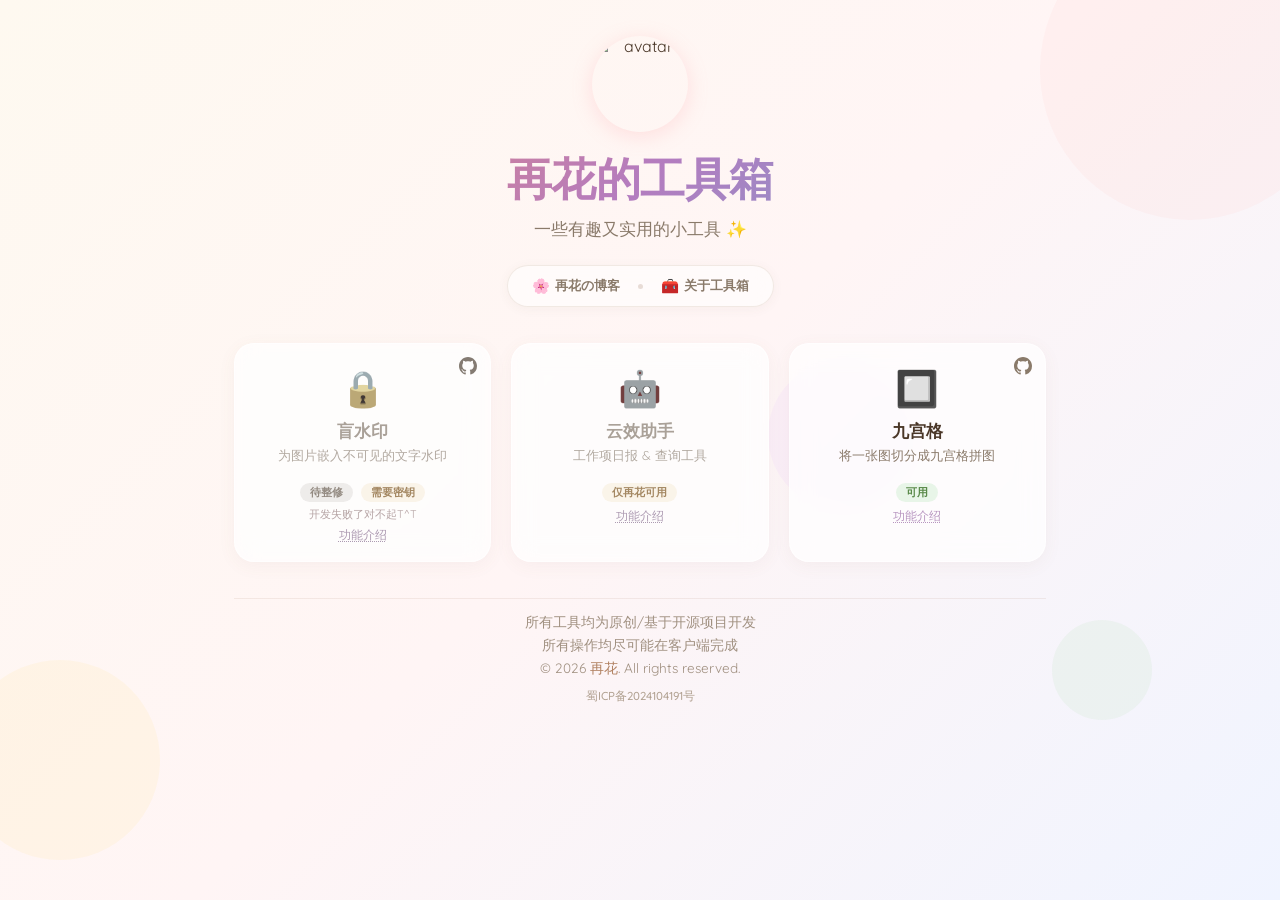
==== commit 73b5ce33: "feat(tool-site): 新增云效助手卡片（不可点击）+ 功能介绍弹窗 - 添加云效助手工具卡片，设为不可点击，tag 为"仅再花可用" - 新增功能介绍弹窗内容，介绍日报功能与联系信息" ====
--- a/tool-site/index.html
+++ b/tool-site/index.html
@@ -75,6 +75,17 @@
         </div>
       </div>
 
+      <!-- 云效助手 -->
+      <div class="tool-card tool-card--disabled" data-aos="fade-up" data-aos-delay="250">
+        <span class="icon">🤖</span>
+        <div class="name">云效助手</div>
+        <div class="desc">工作项日报 &amp; 查询工具</div>
+        <div class="bwm-tag-stack">
+          <div class="bwm-tag-row"><span class="tag tag-key">仅再花可用</span></div>
+          <span class="feature-link" onclick="event.stopPropagation(); openFeature('aliyun')">功能介绍</span>
+        </div>
+      </div>
+
       <!-- 九宫格 -->
       <div class="tool-card" onclick="window.location.href='/nine-grid'" data-aos="fade-up" data-aos-delay="300">
         <div class="corner-flap">
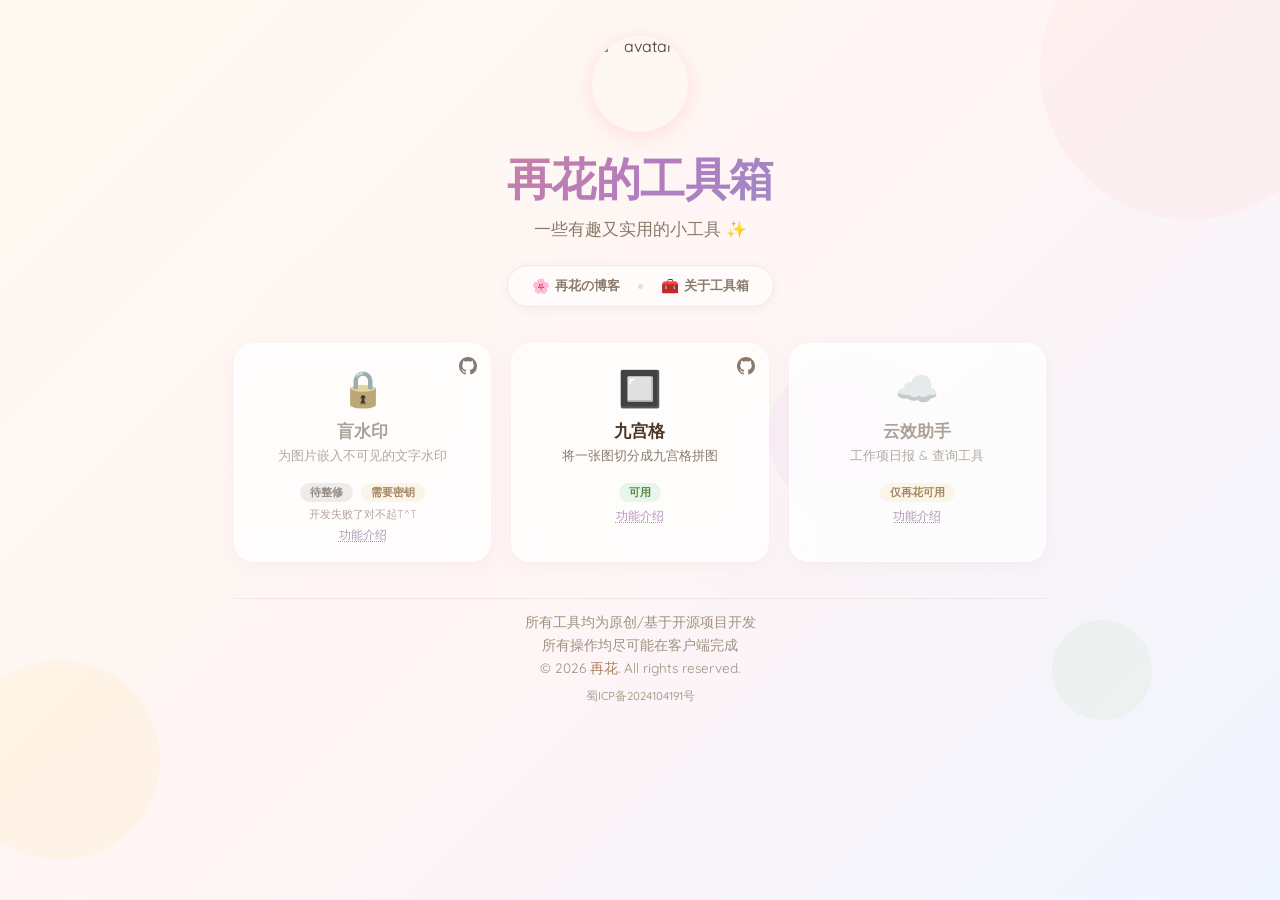
==== commit b9544462: "修改云效助手的logo" ====
--- a/tool-site/index.html
+++ b/tool-site/index.html
@@ -74,18 +74,6 @@
           <span class="feature-link" onclick="event.stopPropagation(); openFeature('blind-watermark')">功能介绍</span>
         </div>
       </div>
-
-      <!-- 云效助手 -->
-      <div class="tool-card tool-card--disabled" data-aos="fade-up" data-aos-delay="250">
-        <span class="icon">🤖</span>
-        <div class="name">云效助手</div>
-        <div class="desc">工作项日报 &amp; 查询工具</div>
-        <div class="bwm-tag-stack">
-          <div class="bwm-tag-row"><span class="tag tag-key">仅再花可用</span></div>
-          <span class="feature-link" onclick="event.stopPropagation(); openFeature('aliyun')">功能介绍</span>
-        </div>
-      </div>
-
       <!-- 九宫格 -->
       <div class="tool-card" onclick="window.location.href='/nine-grid'" data-aos="fade-up" data-aos-delay="300">
         <div class="corner-flap">
@@ -105,6 +93,18 @@
             onclick="event.stopPropagation(); openFeature('nine-grid')">功能介绍</span>
         </div>
       </div>
+
+      <!-- 云效助手 -->
+      <div class="tool-card tool-card--disabled" data-aos="fade-up" data-aos-delay="250">
+        <span class="icon">☁️</span>
+        <div class="name">云效助手</div>
+        <div class="desc">工作项日报 &amp; 查询工具</div>
+        <div class="bwm-tag-stack">
+          <div class="bwm-tag-row"><span class="tag tag-key">仅再花可用</span></div>
+          <span class="feature-link" onclick="event.stopPropagation(); openFeature('aliyun')">功能介绍</span>
+        </div>
+      </div>
+
     </div>
 
     <footer data-aos="fade-up" data-aos-delay="500">
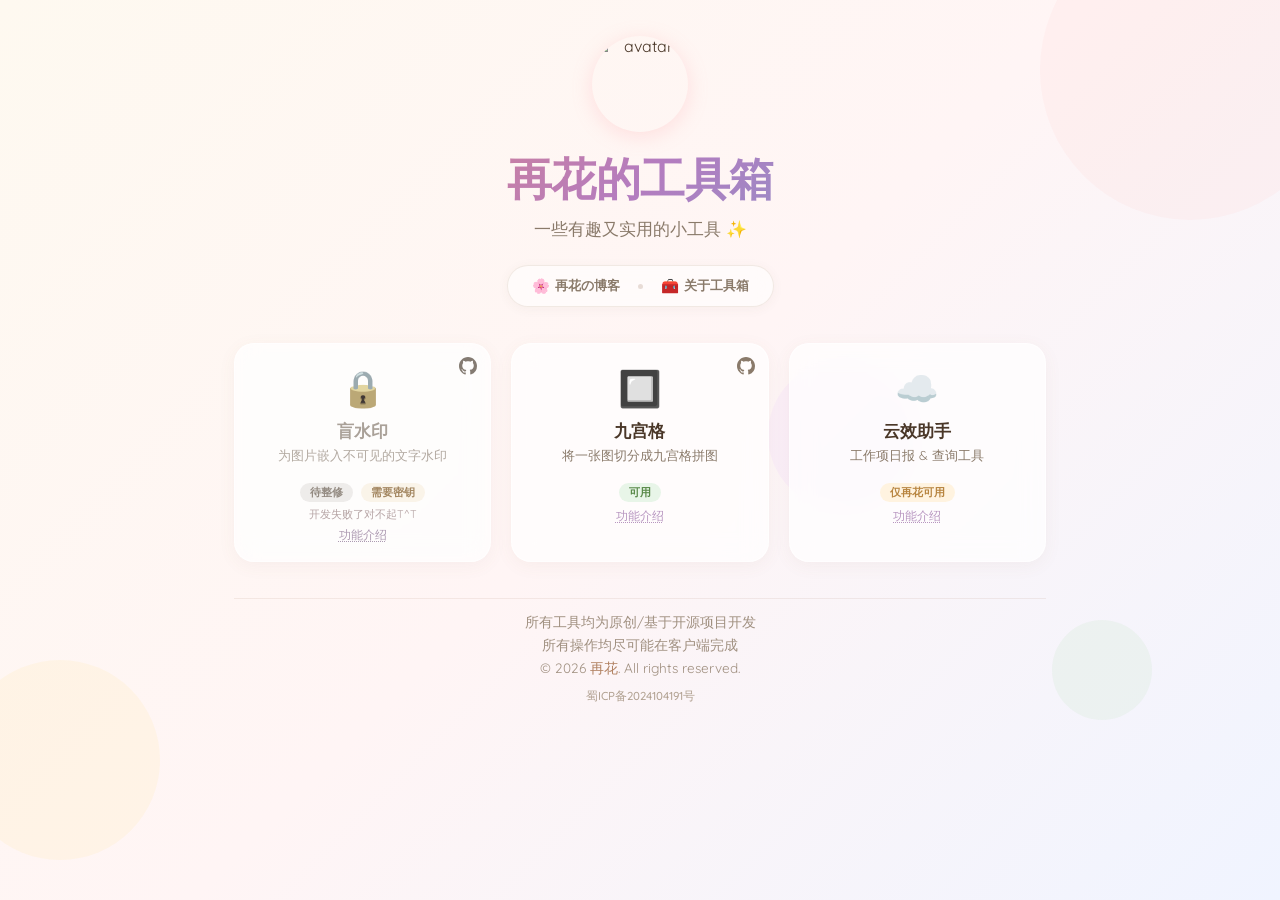
==== commit 376605f7: "fixed" ====
--- a/tool-site/index.html
+++ b/tool-site/index.html
@@ -95,7 +95,7 @@
       </div>
 
       <!-- 云效助手 -->
-      <div class="tool-card tool-card--disabled" data-aos="fade-up" data-aos-delay="250">
+      <div class="tool-card" data-aos="fade-up" data-aos-delay="250">
         <span class="icon">☁️</span>
         <div class="name">云效助手</div>
         <div class="desc">工作项日报 &amp; 查询工具</div>
